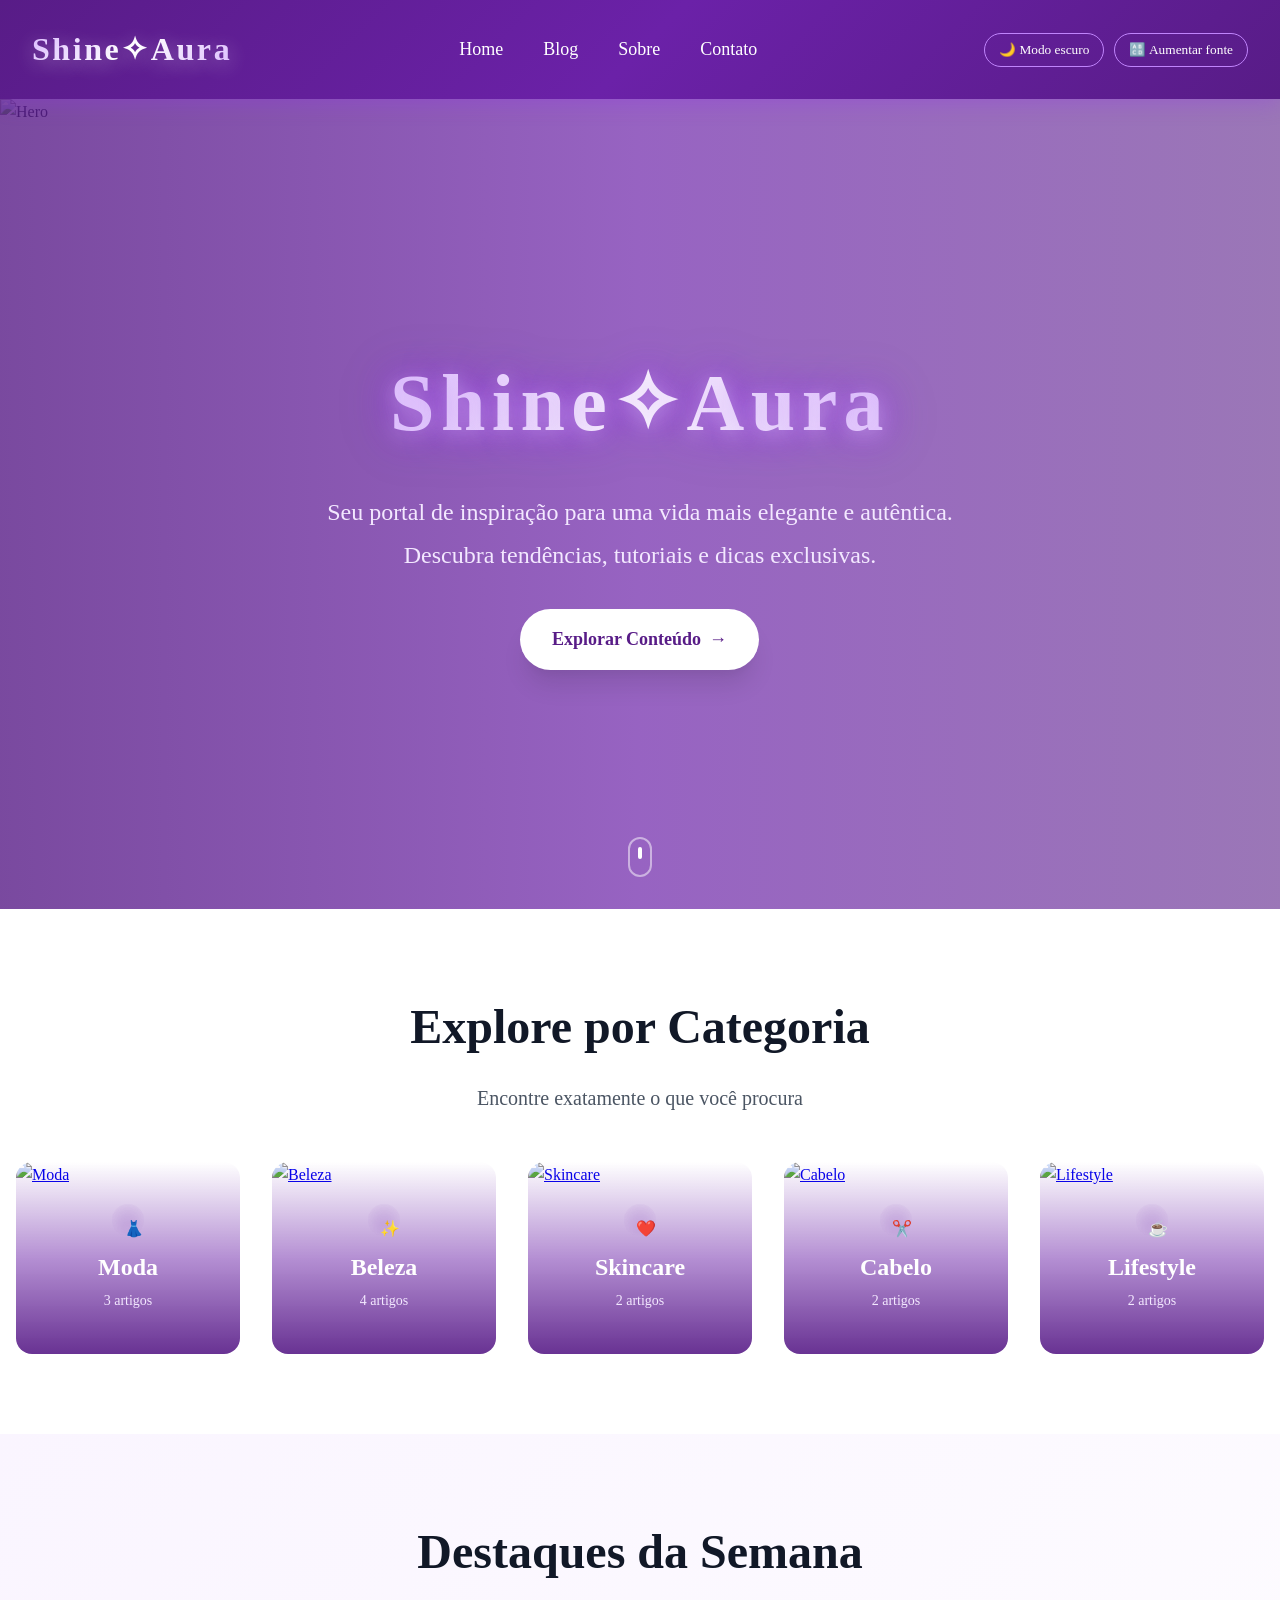
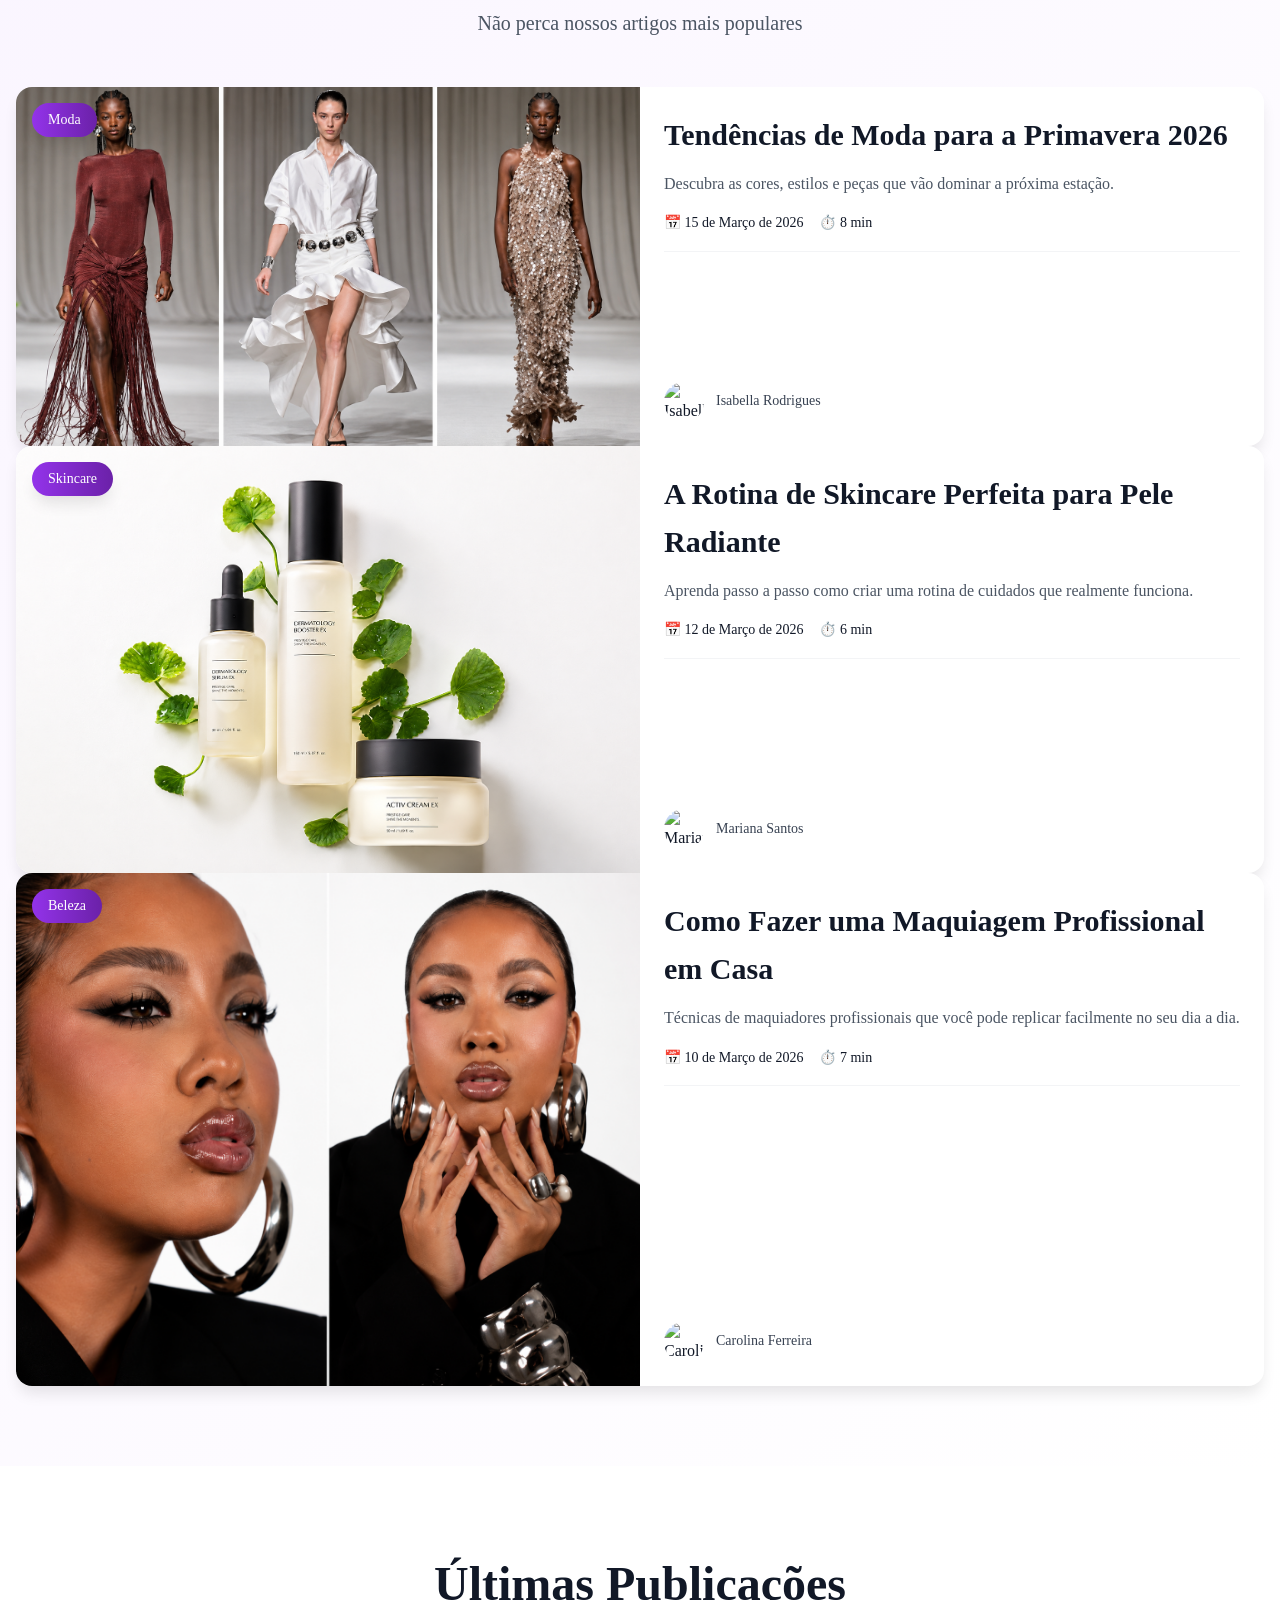
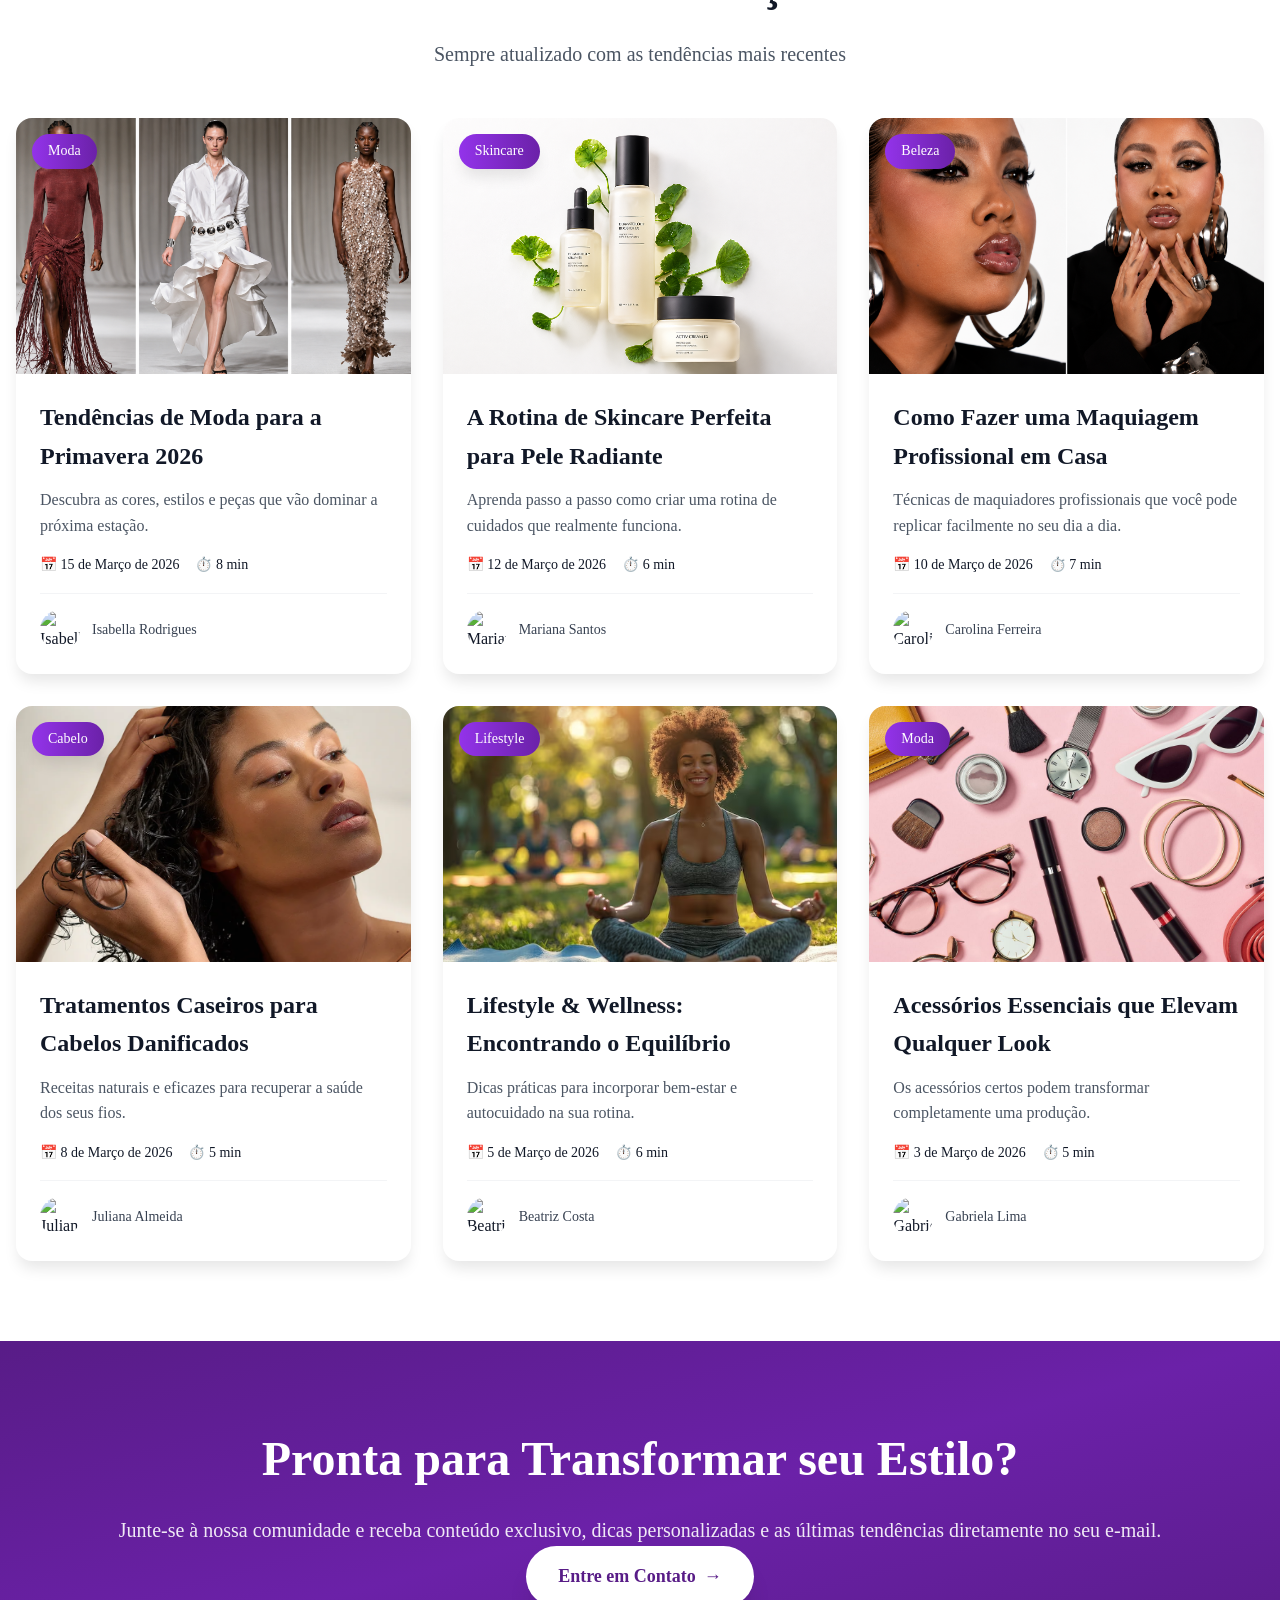
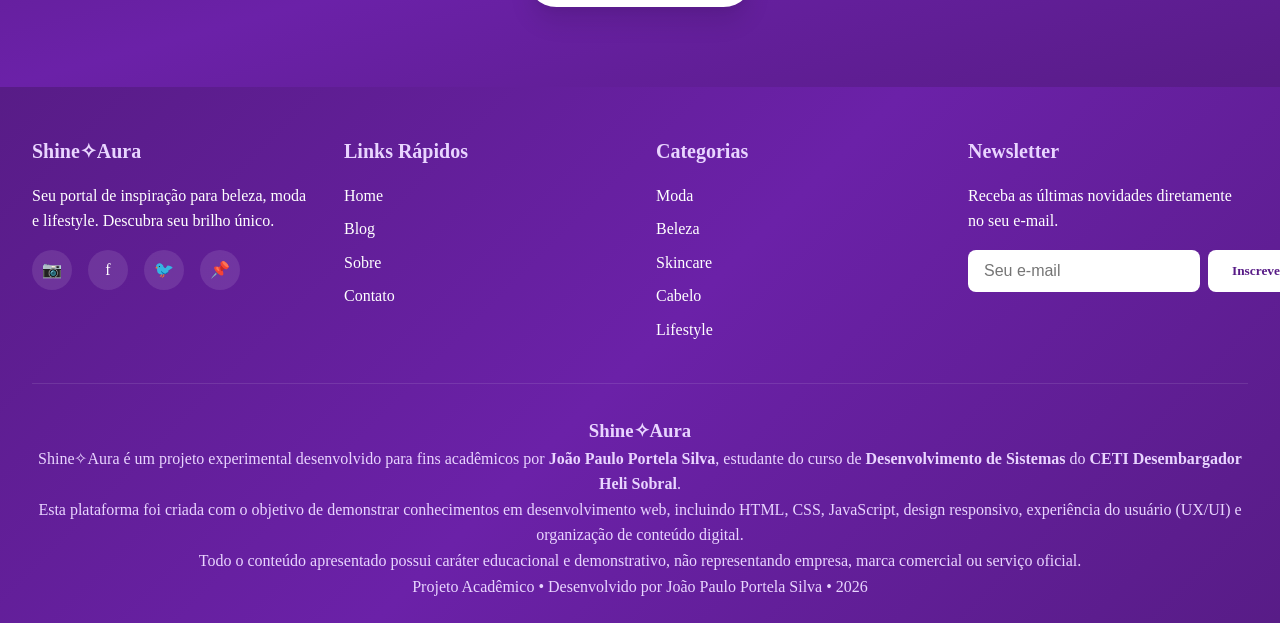
==== SHINE_AURA/index.html @ 7bdad856 "Add files via upload" ====
<!DOCTYPE html>
<html lang="pt-BR">
<head>
    <meta charset="UTF-8">
    <meta name="viewport" content="width=device-width, initial-scale=1.0">
    <title>Shine✧Aura - Seu Portal de Beleza, Moda e Lifestyle</title>
    <link rel="stylesheet" href="css/styles.css">
    <link rel="preconnect" href="https://fonts.googleapis.com">
    <link rel="preconnect" href="https://fonts.gstatic.com" crossorigin>
</head>
<body>
    <!-- Header -->
    <header>
        <div class="header-container">
            <a href="index.html" class="logo font-playfair">Shine✧Aura</a>
            <button class="mobile-menu-toggle" aria-label="Menu">☰</button>
            <nav>
                <ul>
                    <li><a href="index.html" class="font-cormorant">Home</a></li>
                    <li><a href="pages/blog.html" class="font-cormorant">Blog</a></li>
                    <li><a href="pages/sobre.html" class="font-cormorant">Sobre</a></li>
                    <li><a href="pages/contato.html" class="font-cormorant">Contato</a></li>
                </ul>
            </nav>
            <div class="theme-controls">
                <button id="theme-toggle" type="button" onclick="alterarTema()">🌙 Modo escuro</button>
                <button id="font-toggle" type="button" onclick="alterarFonte()">🔠 Aumentar fonte</button>
            </div>
        </div>
    </header>

    <!-- Hero Section -->
    <section class="hero-section">
        <div class="hero-background">
            <img src="https://images.unsplash.com/photo-1634826260499-7d97a6049913?crop=entropy&cs=tinysrgb&fit=max&fm=jpg&w=1920" alt="Hero">
            <div class="hero-overlay"></div>
        </div>
        <div class="hero-content">
            <h1 class="hero-title font-playfair">Shine✧Aura</h1>
            <p class="hero-subtitle font-lora">
                Seu portal de inspiração para uma vida mais elegante e autêntica. Descubra tendências, tutoriais e dicas exclusivas.
            </p>
            <a href="pages/blog.html" class="hero-btn font-cormorant">
                Explorar Conteúdo
                <span>→</span>
            </a>
        </div>
        <div class="scroll-indicator">
            <div class="scroll-indicator-inner">
                <div class="scroll-indicator-dot"></div>
            </div>
        </div>
    </section>

    <!-- Categories Section -->
    <section class="section">
        <div class="section-container">
            <div class="section-header fade-in">
                <h2 class="section-title font-playfair">Explore por Categoria</h2>
                <p class="section-subtitle font-lora">Encontre exatamente o que você procura</p>
            </div>
            <div class="grid grid-5" id="categories-grid"></div>
        </div>
    </section>

    <!-- Featured Posts Section -->
    <section class="section bg-gradient-purple">
        <div class="section-container">
            <div class="section-header fade-in">
                <h2 class="section-title font-playfair">Destaques da Semana</h2>
                <p class="section-subtitle font-lora">Não perca nossos artigos mais populares</p>
            </div>
            <div id="featured-posts"></div>
        </div>
    </section>

    <!-- Latest Posts Section -->
    <section class="section">
        <div class="section-container">
            <div class="section-header fade-in">
                <h2 class="section-title font-playfair">Últimas Publicações</h2>
                <p class="section-subtitle font-lora">Sempre atualizado com as tendências mais recentes</p>
            </div>
            <div class="grid grid-3" id="latest-posts"></div>
        </div>
    </section>

    <!-- CTA Section -->
    <section class="section bg-gradient-purple-dark" style="color: white;">
        <div class="section-container text-center">
            <h2 class="section-title font-playfair">Pronta para Transformar seu Estilo?</h2>
            <p class="section-subtitle font-lora" style="color: rgba(255,255,255,0.9);">
                Junte-se à nossa comunidade e receba conteúdo exclusivo, dicas personalizadas e as últimas tendências diretamente no seu e-mail.
            </p>
            <a href="pages/contato.html" class="hero-btn font-cormorant">
                Entre em Contato
                <span>→</span>
            </a>
        </div>
    </section>

    <!-- Footer -->
    <footer>
        <div class="footer-container">
            <div class="footer-content">
                <div class="footer-section">
                    <h3 class="font-playfair">Shine✧Aura</h3>
                    <p class="font-lora">Seu portal de inspiração para beleza, moda e lifestyle. Descubra seu brilho único.</p>
                    <div class="footer-social">
                        <a href="#" aria-label="Instagram">📷</a>
                        <a href="#" aria-label="Facebook">f</a>
                        <a href="#" aria-label="Twitter">🐦</a>
                        <a href="#" aria-label="Pinterest">📌</a>
                    </div>
                </div>
                <div class="footer-section">
                    <h3 class="font-playfair">Links Rápidos</h3>
                    <ul class="font-lora">
                        <li><a href="index.html">Home</a></li>
                        <li><a href="pages/blog.html">Blog</a></li>
                        <li><a href="pages/sobre.html">Sobre</a></li>
                        <li><a href="pages/contato.html">Contato</a></li>
                    </ul>
                </div>
                <div class="footer-section">
                    <h3 class="font-playfair">Categorias</h3>
                    <ul class="font-lora">
                        <li><a href="pages/blog.html">Moda</a></li>
                        <li><a href="pages/blog.html">Beleza</a></li>
                        <li><a href="pages/blog.html">Skincare</a></li>
                        <li><a href="pages/blog.html">Cabelo</a></li>
                        <li><a href="pages/blog.html">Lifestyle</a></li>
                    </ul>
                </div>
                <div class="footer-section">
                    <h3 class="font-playfair">Newsletter</h3>
                    <p class="font-lora">Receba as últimas novidades diretamente no seu e-mail.</p>
                    <form class="footer-newsletter">
                        <input type="email" placeholder="Seu e-mail" required>
                        <button type="submit" class="font-cormorant">Inscrever</button>
                    </form>
                </div>
            </div>
           <div class="footer-bottom font-lora">

    <h3>Shine✧Aura</h3>

    <p>
        Shine✧Aura é um projeto experimental desenvolvido para fins acadêmicos por
        <strong>João Paulo Portela Silva</strong>, estudante do curso de
        <strong>Desenvolvimento de Sistemas</strong> do
        <strong>CETI Desembargador Heli Sobral</strong>.
    </p>

    <p>
        Esta plataforma foi criada com o objetivo de demonstrar conhecimentos em
        desenvolvimento web, incluindo HTML, CSS, JavaScript, design responsivo,
        experiência do usuário (UX/UI) e organização de conteúdo digital.
    </p>

    <p>
        Todo o conteúdo apresentado possui caráter educacional e demonstrativo,
        não representando empresa, marca comercial ou serviço oficial.
    </p>

    <p class="footer-copy">
        Projeto Acadêmico • Desenvolvido por João Paulo Portela Silva • 2026
    </p>

</div>
    </footer>

    <script src="js/data.js"></script>
    <script src="js/main.js"></script>
</body>
</html>
---- SHINE_AURA/css/styles.css ----
/* Reset e Base */
* {
  margin: 0;
  padding: 0;
  box-sizing: border-box;
}

:root {
  --purple-50: #faf5ff;
  --purple-100: #f3e8ff;
  --purple-200: #e9d5ff;
  --purple-300: #d8b4fe;
  --purple-600: #9333ea;
  --purple-700: #7e22ce;
  --purple-800: #6b21a8;
  --purple-900: #581c87;
  --gray-50: #f9fafb;
  --gray-100: #f3f4f6;
  --gray-200: #e5e7eb;
  --gray-600: #4b5563;
  --gray-700: #374151;
  --gray-900: #111827;
  --white: #ffffff;
  --black: #000000;
}

body {
  font-family: 'Lora', serif;
  line-height: 1.6;
  color: var(--gray-900);
  background-color: var(--white);
}

/* Fontes */
@import url('https://fonts.googleapis.com/css2?family=Playfair+Display:wght@400;500;600;700;800;900&family=Lora:wght@400;500;600;700&family=Cormorant+Garamond:wght@300;400;500;600;700&display=swap');

.font-playfair {
  font-family: 'Playfair Display', serif;
}

.font-lora {
  font-family: 'Lora', serif;
}

.font-cormorant {
  font-family: 'Cormorant Garamond', serif;
}

/* Header */
header {
  background: linear-gradient(135deg, var(--purple-900) 0%, var(--purple-800) 50%, var(--purple-900) 100%);
  padding: 1.5rem 0;
  position: sticky;
  top: 0;
  z-index: 1000;
  box-shadow: 0 4px 20px rgba(147, 51, 234, 0.3);
}

.header-container {
  max-width: 1280px;
  margin: 0 auto;
  padding: 0 2rem;
  display: flex;
  justify-content: space-between;
  align-items: center;
}

.logo {
  font-size: 2rem;
  font-weight: 700;
  background: linear-gradient(135deg, var(--purple-300) 0%, var(--white) 50%, var(--purple-300) 100%);
  -webkit-background-clip: text;
  -webkit-text-fill-color: transparent;
  background-clip: text;
  letter-spacing: 0.08em;
  text-shadow: 0 4px 20px rgba(255, 255, 255, 0.4);
  text-decoration: none;
}

nav ul {
  list-style: none;
  display: flex;
  gap: 2.5rem;
  align-items: center;
}

nav a {
  color: var(--white);
  text-decoration: none;
  font-size: 1.125rem;
  transition: all 0.3s ease;
  position: relative;
}

nav a:hover {
  color: var(--purple-300);
  transform: translateY(-2px);
}

nav a::after {
  content: '';
  position: absolute;
  bottom: -5px;
  left: 0;
  width: 0;
  height: 2px;
  background: var(--purple-300);
  transition: width 0.3s ease;
}

nav a:hover::after {
  width: 100%;
}

/* Mobile Menu Toggle */
.mobile-menu-toggle {
  display: none;
  background: none;
  border: none;
  color: var(--white);
  font-size: 1.5rem;
  cursor: pointer;
}

/* ================================
   CONTROLES DE ACESSIBILIDADE
================================ */
.theme-controls { display: flex; gap: 10px; align-items: center; }

.theme-controls button {
  border: 1px solid #c084fc;
  background: transparent;
  color: #ffffff;
  padding: 8px 14px;
  border-radius: 20px;
  cursor: pointer;
  font-family: inherit;
  transition: 0.3s;
}

.theme-controls button:hover { background: #ffffff; color: #581c87; }

/* ================================
   MODO ESCURO
================================ */
body.escuro { background: #121212; color: #f5f5f5; }
body.escuro header { background: #18121f; }
body.escuro .section { background: #121212; }
body.escuro .section-title,
body.escuro h1,
body.escuro h2,
body.escuro h3 { color: #ffffff; }
body.escuro .section-subtitle,
body.escuro p { color: #dddddd; }
body.escuro .theme-controls button { color: #ffffff; border-color: #c084fc; }
body.escuro .theme-controls button:hover { background: #c084fc; color: #18121f; }

/* ================================
   FONTE AUMENTADA
================================ */
body.fonte-grande { font-size: 18px; }
body.fonte-grande p { font-size: 1.1em; }
body.fonte-grande li,
body.fonte-grande a { font-size: 1.05em; }

/* Hero Section */
.hero-section {
  position: relative;
  min-height: 90vh;
  display: flex;
  align-items: center;
  justify-content: center;
  overflow: hidden;
}

.hero-background {
  position: absolute;
  inset: 0;
  z-index: 0;
}

.hero-background img {
  width: 100%;
  height: 100%;
  object-fit: cover;
  object-position: center;
}

.hero-overlay {
  position: absolute;
  inset: 0;
  background: linear-gradient(to right, rgba(88, 28, 135, 0.8), rgba(107, 33, 168, 0.7), rgba(88, 28, 135, 0.6));
}

.hero-content {
  position: relative;
  z-index: 10;
  max-width: 1280px;
  margin: 0 auto;
  padding: 0 2rem;
  text-align: center;
  color: var(--white);
}

.hero-title {
  font-size: clamp(3rem, 8vw, 5rem);
  margin-bottom: 1.5rem;
  background: linear-gradient(to right, var(--purple-300), var(--white), var(--purple-300));
  -webkit-background-clip: text;
  -webkit-text-fill-color: transparent;
  background-clip: text;
  letter-spacing: 0.08em;
  text-shadow: 0 4px 20px rgba(255, 255, 255, 0.4), 0 0 40px rgba(147, 51, 234, 0.6);
  filter: drop-shadow(0 2px 15px rgba(147, 51, 234, 0.5));
  animation: fadeInUp 0.8s ease-out 0.2s both;
}

.hero-subtitle {
  font-size: clamp(1.25rem, 3vw, 1.5rem);
  margin-bottom: 2rem;
  color: var(--purple-100);
  max-width: 42rem;
  margin-left: auto;
  margin-right: auto;
  line-height: 1.8;
  animation: fadeInUp 0.8s ease-out 0.4s both;
}

.hero-btn {
  display: inline-flex;
  align-items: center;
  gap: 0.5rem;
  padding: 1rem 2rem;
  background: var(--white);
  color: var(--purple-900);
  border-radius: 9999px;
  font-weight: 600;
  font-size: 1.125rem;
  text-decoration: none;
  box-shadow: 0 20px 25px -5px rgba(0, 0, 0, 0.1), 0 10px 10px -5px rgba(0, 0, 0, 0.04);
  transition: all 0.3s ease;
  animation: fadeInUp 0.8s ease-out 0.6s both;
}

.hero-btn:hover {
  transform: scale(1.05);
  box-shadow: 0 25px 50px -12px rgba(0, 0, 0, 0.25);
}

/* Scroll Indicator */
.scroll-indicator {
  position: absolute;
  bottom: 2rem;
  left: 50%;
  transform: translateX(-50%);
  animation: bounce 2s infinite;
}

.scroll-indicator-inner {
  width: 1.5rem;
  height: 2.5rem;
  border: 2px solid rgba(255, 255, 255, 0.5);
  border-radius: 9999px;
  display: flex;
  align-items: flex-start;
  justify-content: center;
  padding: 0.5rem;
}

.scroll-indicator-dot {
  width: 0.25rem;
  height: 0.75rem;
  background: var(--white);
  border-radius: 9999px;
}

/* Section */
.section {
  padding: 5rem 1rem;
}

.section-container {
  max-width: 1280px;
  margin: 0 auto;
}

.section-header {
  text-align: center;
  margin-bottom: 3rem;
}

.section-title {
  font-size: clamp(2.5rem, 5vw, 3rem);
  margin-bottom: 1rem;
}

.section-subtitle {
  font-size: 1.25rem;
  color: var(--gray-600);
}

/* Grid */
.grid {
  display: grid;
  gap: 2rem;
}

.grid-1 { grid-template-columns: repeat(1, 1fr); }
.grid-2 { grid-template-columns: repeat(2, 1fr); }
.grid-3 { grid-template-columns: repeat(3, 1fr); }
.grid-4 { grid-template-columns: repeat(4, 1fr); }
.grid-5 { grid-template-columns: repeat(5, 1fr); }

/* Category Card */
.category-card {
  position: relative;
  height: 12rem;
  border-radius: 1rem;
  overflow: hidden;
  cursor: pointer;
  transition: transform 0.3s ease;
}

.category-card:hover {
  transform: scale(1.05);
}

.category-card img {
  width: 100%;
  height: 100%;
  object-fit: cover;
  object-position: center;
  transition: transform 0.6s ease;
}

.category-card:hover img {
  transform: scale(1.1);
}

.category-overlay {
  position: absolute;
  inset: 0;
  background: linear-gradient(to top, rgba(88, 28, 135, 0.9), rgba(107, 33, 168, 0.5), transparent);
}

.category-content {
  position: absolute;
  inset: 0;
  display: flex;
  flex-direction: column;
  align-items: center;
  justify-content: center;
  color: var(--white);
  padding: 1.5rem;
}

.category-icon {
  width: 2rem;
  height: 2rem;
  margin-bottom: 0.75rem;
  padding: 0.75rem;
  background: rgba(255, 255, 255, 0.2);
  backdrop-filter: blur(10px);
  border-radius: 9999px;
  transition: transform 0.6s ease;
}

.category-card:hover .category-icon {
  transform: rotate(360deg);
}

.category-name {
  font-size: 1.5rem;
  margin-bottom: 0.25rem;
}

.category-count {
  font-size: 0.875rem;
  color: var(--purple-100);
}

/* Blog Card */
.blog-card {
  background: var(--white);
  border-radius: 1rem;
  overflow: hidden;
  box-shadow: 0 10px 15px -3px rgba(0, 0, 0, 0.1);
  transition: all 0.3s ease;
  height: 100%;
  display: flex;
  flex-direction: column;
}

.blog-card:hover {
  transform: translateY(-8px);
  box-shadow: 0 25px 50px -12px rgba(0, 0, 0, 0.25);
}

.blog-card-image {
  position: relative;
  height: 16rem;
  overflow: hidden;
}

.blog-card-image img {
  width: 100%;
  height: 100%;
  object-fit: cover;
  object-position: center;
  transition: transform 0.6s ease;
}

.blog-card:hover .blog-card-image img {
  transform: scale(1.1);
}

.blog-card-badge {
  position: absolute;
  top: 1rem;
  left: 1rem;
  padding: 0.375rem 1rem;
  background: linear-gradient(to right, var(--purple-600), var(--purple-800));
  color: var(--white);
  font-size: 0.875rem;
  border-radius: 9999px;
  box-shadow: 0 10px 15px -3px rgba(0, 0, 0, 0.1);
}

.blog-card-overlay {
  position: absolute;
  inset: 0;
  background: linear-gradient(to top, rgba(0, 0, 0, 0.5), transparent);
  opacity: 0;
  transition: opacity 0.3s ease;
}

.blog-card:hover .blog-card-overlay {
  opacity: 1;
}

.blog-card-content {
  padding: 1.5rem;
  flex: 1;
  display: flex;
  flex-direction: column;
}

.blog-card-title {
  font-size: 1.5rem;
  margin-bottom: 0.75rem;
  color: var(--gray-900);
  transition: color 0.3s ease;
}

.blog-card:hover .blog-card-title {
  color: var(--purple-700);
}

.blog-card-excerpt {
  color: var(--gray-600);
  margin-bottom: 1rem;
  display: -webkit-box;
  -webkit-line-clamp: 2;
  line-clamp: 2;
  -webkit-box-orient: vertical;
  overflow: hidden;
}

.blog-card-meta {
  display: flex;
  align-items: center;
  gap: 1rem;
  font-size: 0.875rem;
  color: var(--gray-500);
  margin-bottom: 1rem;
  padding-bottom: 1rem;
  border-bottom: 1px solid var(--gray-100);
}

.blog-card-meta-item {
  display: flex;
  align-items: center;
  gap: 0.25rem;
}

.blog-card-author {
  display: flex;
  align-items: center;
  gap: 0.75rem;
  margin-top: auto;
}

.blog-card-author img {
  width: 2.5rem;
  height: 2.5rem;
  border-radius: 9999px;
  object-fit: cover;
  object-position: center;
}

.blog-card-author-name {
  font-size: 0.875rem;
  color: var(--gray-700);
}

/* Featured Blog Card */
.blog-card-featured {
  display: flex;
  flex-direction: row;
}

.blog-card-featured .blog-card-image {
  width: 50%;
  height: auto;
}

.blog-card-featured .blog-card-content {
  width: 50%;
  display: flex;
  flex-direction: column;
  justify-content: center;
}

.blog-card-featured .blog-card-title {
  font-size: 1.875rem;
}

/* Footer */
footer {
  background: linear-gradient(135deg, var(--purple-900) 0%, var(--purple-800) 50%, var(--purple-900) 100%);
  color: var(--white);
  padding: 3rem 0 1.5rem;
}

.footer-container {
  max-width: 1280px;
  margin: 0 auto;
  padding: 0 2rem;
}

.footer-content {
  display: grid;
  grid-template-columns: repeat(auto-fit, minmax(250px, 1fr));
  gap: 2rem;
  margin-bottom: 2rem;
}

.footer-section h3 {
  font-size: 1.25rem;
  margin-bottom: 1rem;
  color: var(--purple-200);
}

.footer-section ul {
  list-style: none;
}

.footer-section li {
  margin-bottom: 0.5rem;
}

.footer-section a {
  color: var(--white);
  text-decoration: none;
  transition: color 0.3s ease;
}

.footer-section a:hover {
  color: var(--purple-300);
}

.footer-newsletter {
  display: flex;
  gap: 0.5rem;
  margin-top: 1rem;
}

.footer-newsletter input {
  flex: 1;
  padding: 0.75rem 1rem;
  border: none;
  border-radius: 0.5rem;
  font-size: 1rem;
}

.footer-newsletter button {
  padding: 0.75rem 1.5rem;
  background: var(--white);
  color: var(--purple-900);
  border: none;
  border-radius: 0.5rem;
  font-weight: 600;
  cursor: pointer;
  transition: transform 0.3s ease;
}

.footer-newsletter button:hover {
  transform: scale(1.05);
}

.footer-social {
  display: flex;
  gap: 1rem;
  margin-top: 1rem;
}

.footer-social a {
  width: 2.5rem;
  height: 2.5rem;
  display: flex;
  align-items: center;
  justify-content: center;
  background: rgba(255, 255, 255, 0.1);
  border-radius: 9999px;
  transition: all 0.3s ease;
}

.footer-social a:hover {
  background: var(--white);
  color: var(--purple-900);
  transform: translateY(-3px);
}

.footer-bottom {
  text-align: center;
  padding-top: 2rem;
  border-top: 1px solid rgba(255, 255, 255, 0.1);
  color: var(--purple-200);
}

/* Background Gradients */
.bg-gradient-purple {
  background: linear-gradient(to bottom right, var(--purple-50), var(--white));
}

.bg-gradient-purple-dark {
  background: linear-gradient(to bottom right, var(--purple-900), var(--purple-800), var(--purple-900));
}

/* Animations */
@keyframes fadeInUp {
  from {
    opacity: 0;
    transform: translateY(30px);
  }
  to {
    opacity: 1;
    transform: translateY(0);
  }
}

@keyframes bounce {
  0%, 100% {
    transform: translateX(-50%) translateY(0);
  }
  50% {
    transform: translateX(-50%) translateY(10px);
  }
}

.fade-in {
  animation: fadeInUp 0.5s ease-out both;
}

/* Responsive */
@media (max-width: 1024px) {
  .grid-5 { grid-template-columns: repeat(3, 1fr); }
  .grid-4 { grid-template-columns: repeat(2, 1fr); }
  .blog-card-featured {
    flex-direction: column;
  }
  .blog-card-featured .blog-card-image,
  .blog-card-featured .blog-card-content {
    width: 100%;
  }
}

@media (max-width: 768px) {
  .mobile-menu-toggle {
    display: block;
  }

  .header-container { flex-wrap: wrap; gap: 1rem; }
  .theme-controls { width: 100%; justify-content: center; }

  nav ul {
    display: none;
    flex-direction: column;
    position: absolute;
    top: 100%;
    left: 0;
    right: 0;
    background: var(--purple-900);
    padding: 1rem;
    gap: 1rem;
  }

  nav ul.active {
    display: flex;
  }

  .grid-5,
  .grid-4,
  .grid-3,
  .grid-2 {
    grid-template-columns: repeat(1, 1fr);
  }

  .hero-title {
    font-size: 3rem;
  }
}

/* Utilities */
.text-center { text-align: center; }
.mt-8 { margin-top: 2rem; }
.mb-8 { margin-bottom: 2rem; }
.hidden { display: none; }

/* Filter Buttons */
.filter-btn {
  padding: 0.75rem 1.5rem;
  background: white;
  color: var(--purple-700);
  border: 2px solid var(--purple-200);
  border-radius: 9999px;
  font-size: 1rem;
  font-weight: 600;
  cursor: pointer;
  transition: all 0.3s ease;
}

.filter-btn:hover {
  background: var(--purple-50);
  border-color: var(--purple-600);
  transform: translateY(-2px);
}

.filter-btn.active {
  background: linear-gradient(to right, var(--purple-600), var(--purple-800));
  color: white;
  border-color: transparent;
}

/* Special positioning for portrait images */
.blog-card-image img[src*="Urias_cantora"] {
  object-position: center 20%;
}

.hero-background img[src*="Urias_cantora"] {
  object-position: center 30%;
}

/* Article Page Styles */
#article-hero img {
  border-radius: 0;
}

#article-hero img[src*="Urias_cantora"] {
  object-position: center 25%;
}

#article-hero img[src*="minha_imagem"] {
  object-position: center 30%;
}

article h2 {
  scroll-margin-top: 100px;
}

article p {
  text-align: justify;
}

article img {
  max-width: 100%;
  height: auto;
  border-radius: 0.5rem;
  margin: 2rem 0;
}

/* Smooth scroll */
html {
  scroll-behavior: smooth;
}
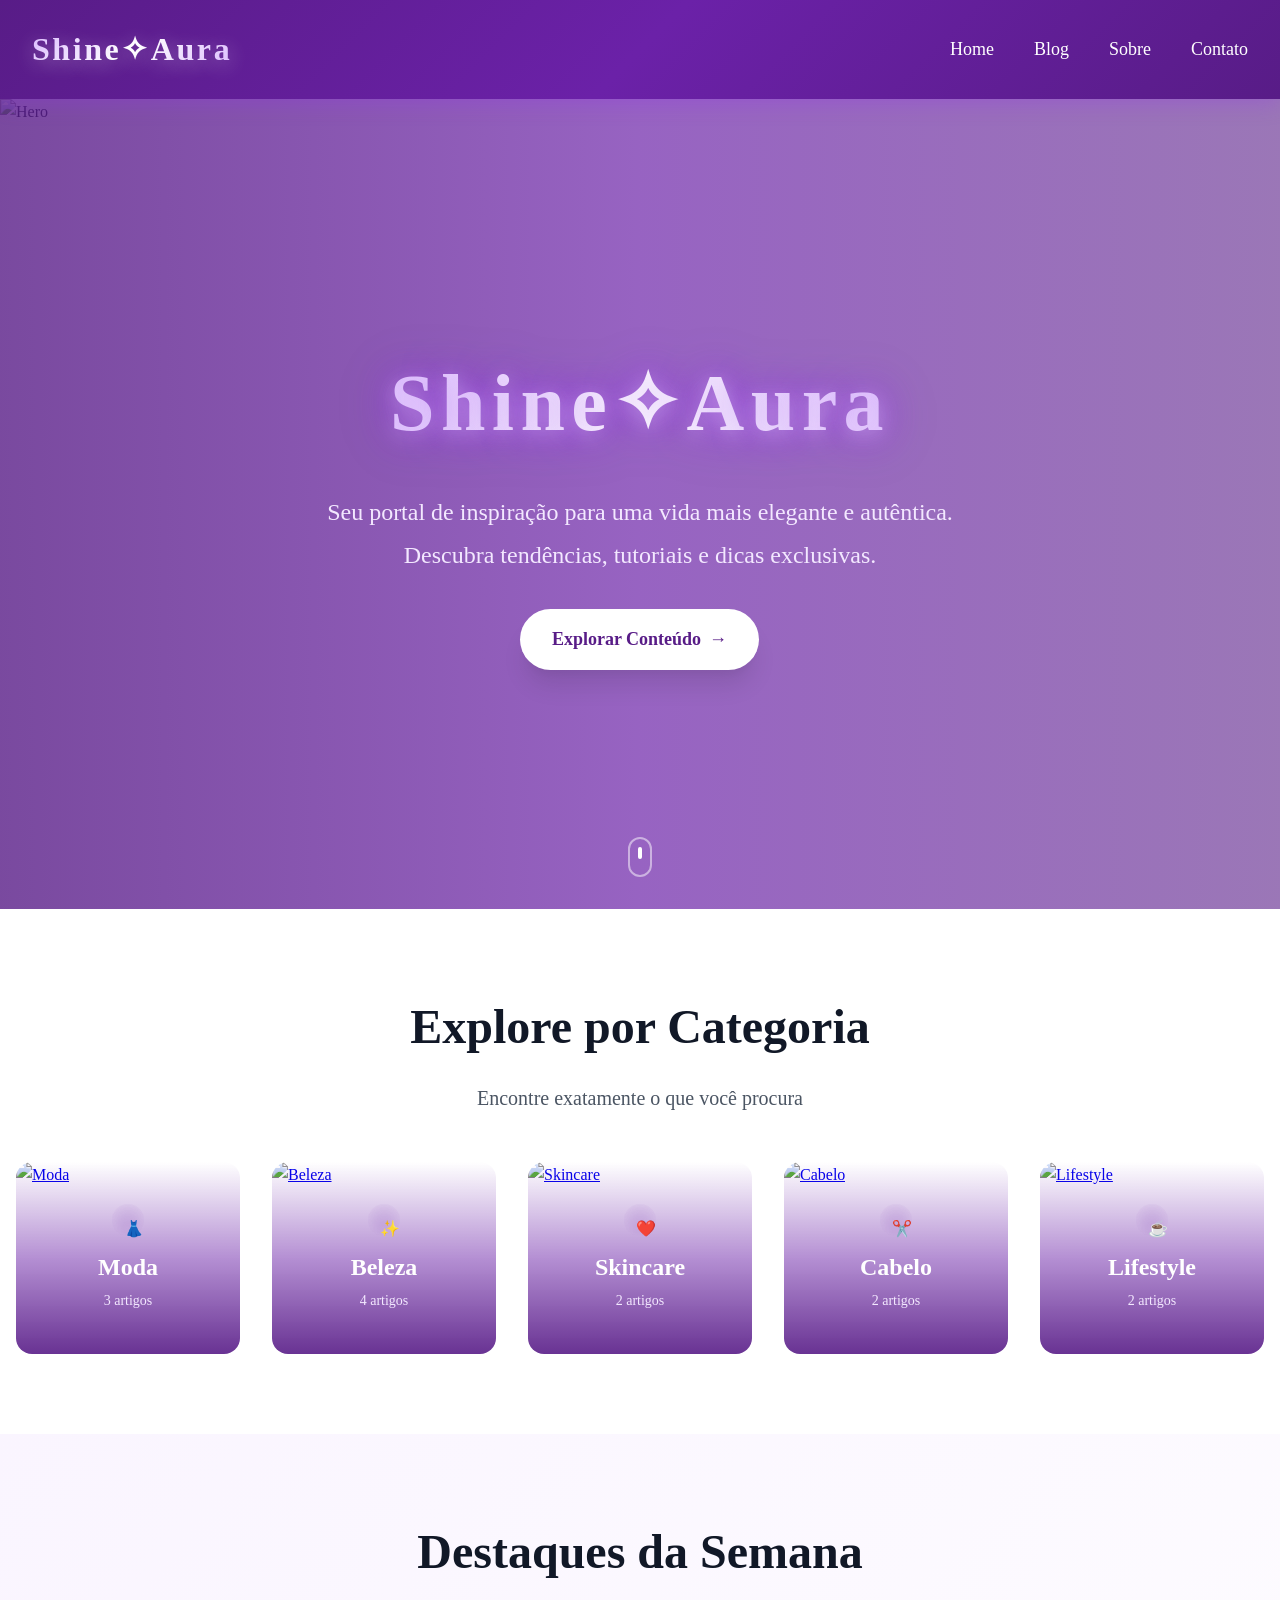
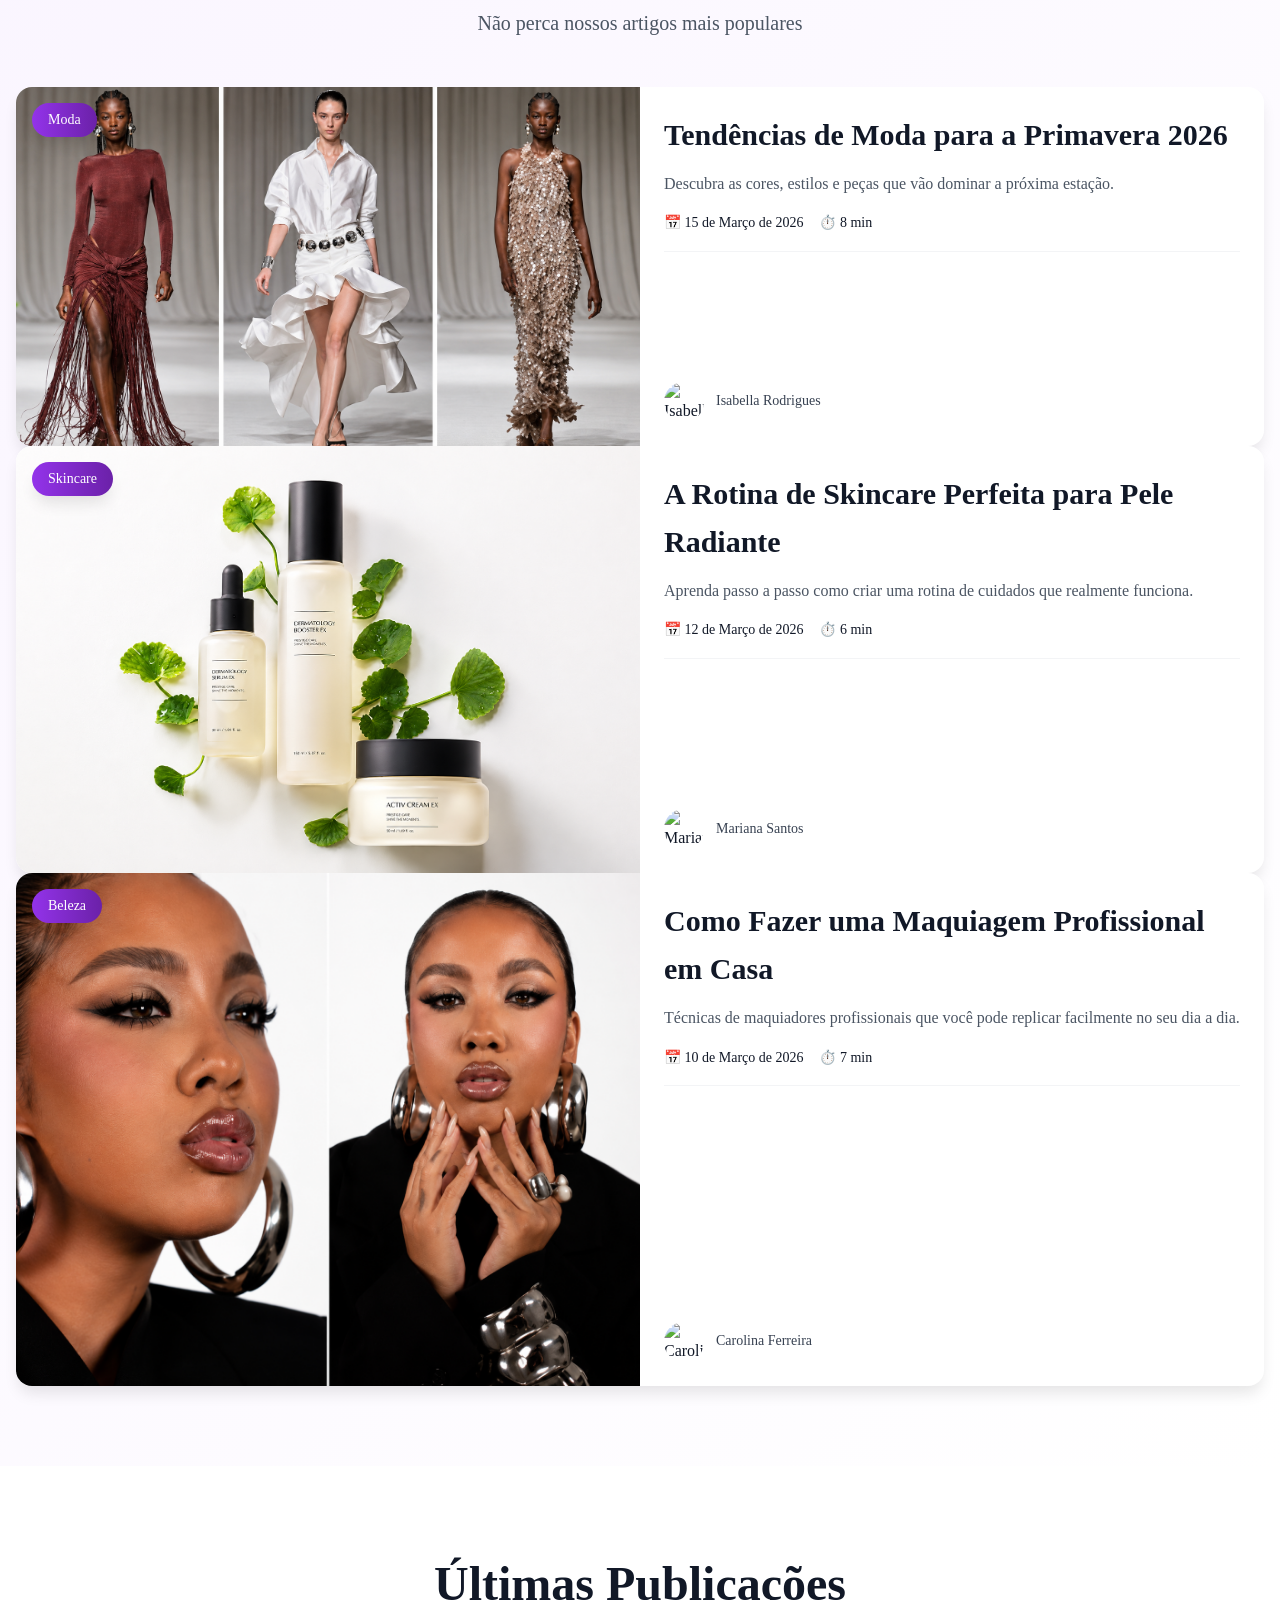
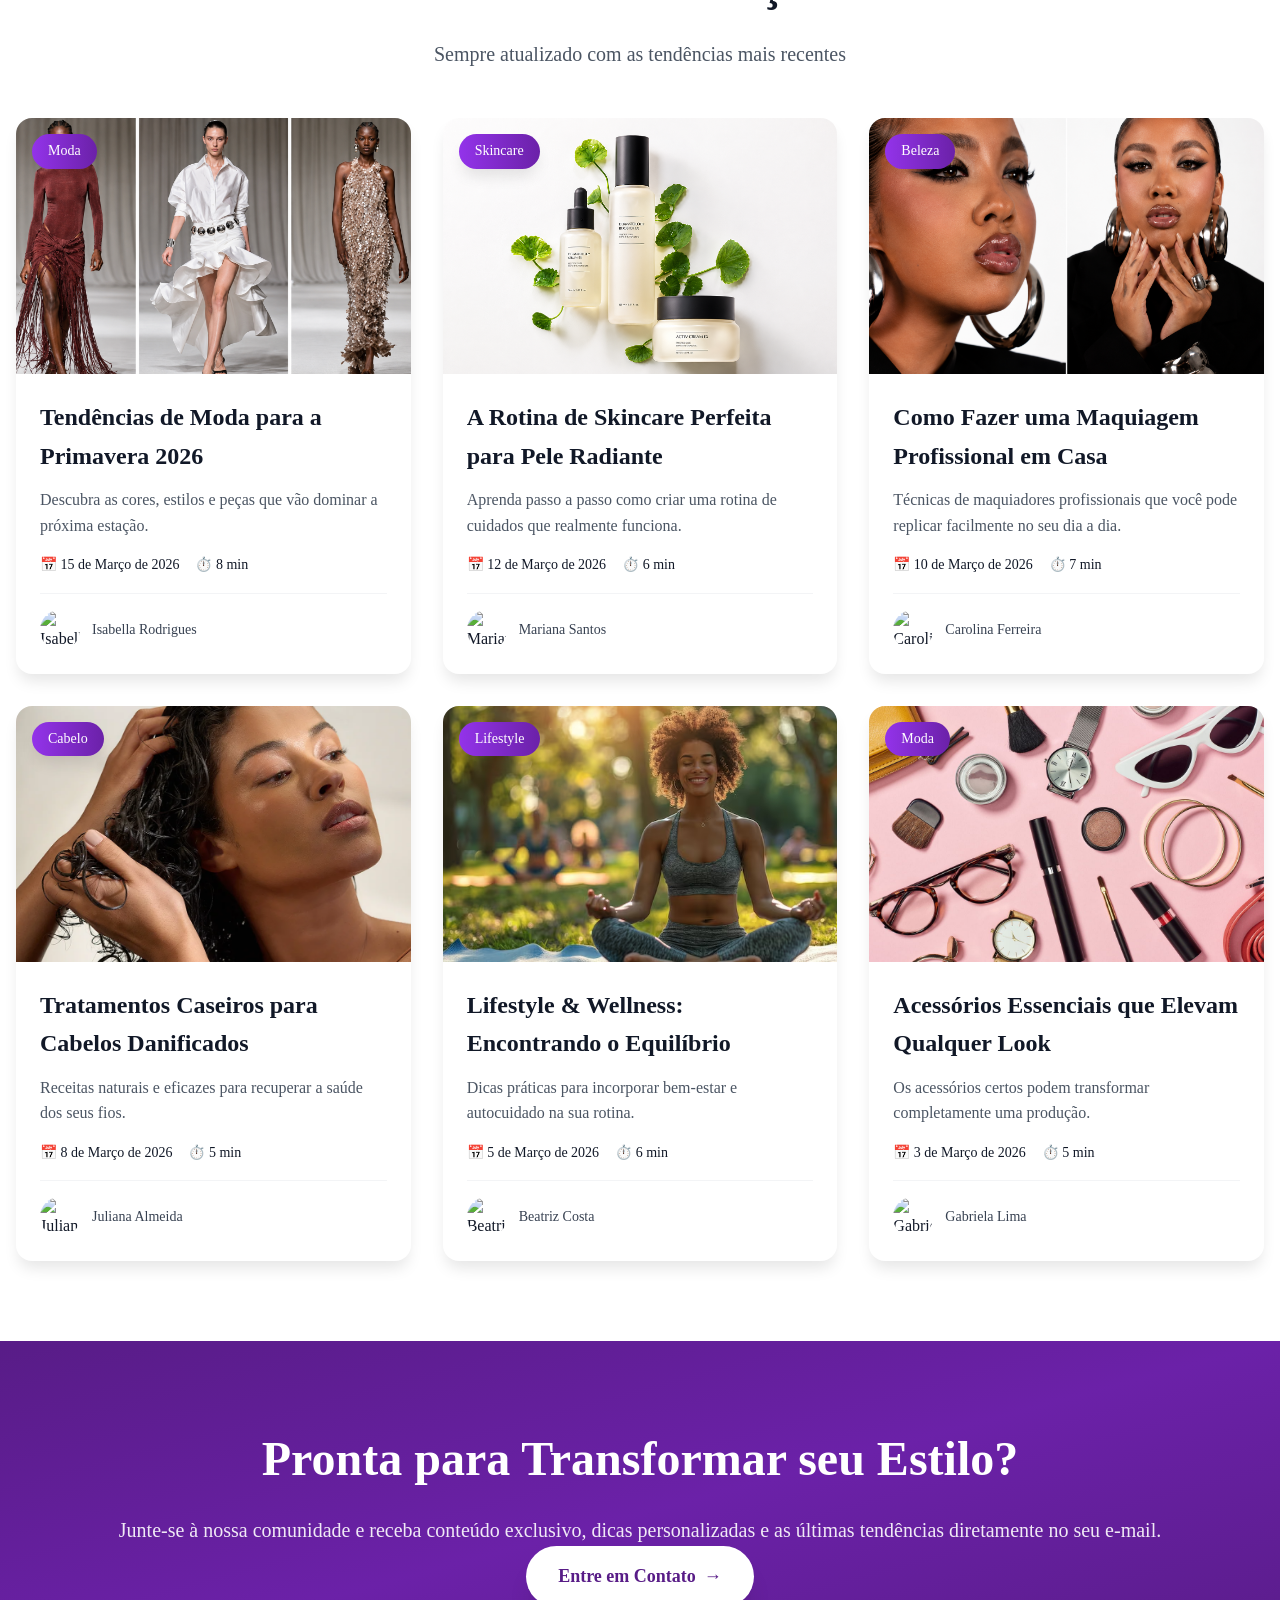
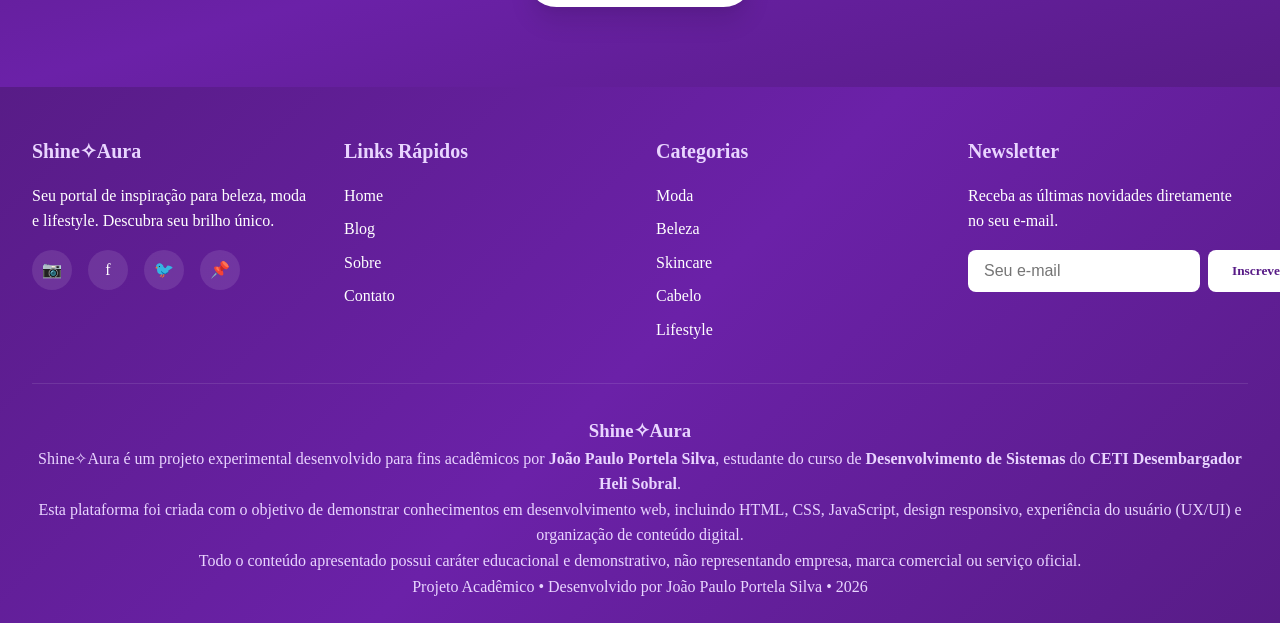
==== commit 85655498: "Add files via upload" ====
--- a/SHINE_AURA/index.html
+++ b/SHINE_AURA/index.html
@@ -21,11 +21,7 @@
                     <li><a href="pages/sobre.html" class="font-cormorant">Sobre</a></li>
                     <li><a href="pages/contato.html" class="font-cormorant">Contato</a></li>
                 </ul>
-            </nav>
-            <div class="theme-controls">
-                <button id="theme-toggle" type="button" onclick="alterarTema()">🌙 Modo escuro</button>
-                <button id="font-toggle" type="button" onclick="alterarFonte()">🔠 Aumentar fonte</button>
-            </div>
+            </nav>
         </div>
     </header>
 
--- a/SHINE_AURA/css/styles.css
+++ b/SHINE_AURA/css/styles.css
@@ -122,47 +122,6 @@
   cursor: pointer;
 }
 
-/* ================================
-   CONTROLES DE ACESSIBILIDADE
-================================ */
-.theme-controls { display: flex; gap: 10px; align-items: center; }
-
-.theme-controls button {
-  border: 1px solid #c084fc;
-  background: transparent;
-  color: #ffffff;
-  padding: 8px 14px;
-  border-radius: 20px;
-  cursor: pointer;
-  font-family: inherit;
-  transition: 0.3s;
-}
-
-.theme-controls button:hover { background: #ffffff; color: #581c87; }
-
-/* ================================
-   MODO ESCURO
-================================ */
-body.escuro { background: #121212; color: #f5f5f5; }
-body.escuro header { background: #18121f; }
-body.escuro .section { background: #121212; }
-body.escuro .section-title,
-body.escuro h1,
-body.escuro h2,
-body.escuro h3 { color: #ffffff; }
-body.escuro .section-subtitle,
-body.escuro p { color: #dddddd; }
-body.escuro .theme-controls button { color: #ffffff; border-color: #c084fc; }
-body.escuro .theme-controls button:hover { background: #c084fc; color: #18121f; }
-
-/* ================================
-   FONTE AUMENTADA
-================================ */
-body.fonte-grande { font-size: 18px; }
-body.fonte-grande p { font-size: 1.1em; }
-body.fonte-grande li,
-body.fonte-grande a { font-size: 1.05em; }
-
 /* Hero Section */
 .hero-section {
   position: relative;
@@ -681,7 +640,6 @@
   }
 
   .header-container { flex-wrap: wrap; gap: 1rem; }
-  .theme-controls { width: 100%; justify-content: center; }
 
   nav ul {
     display: none;
